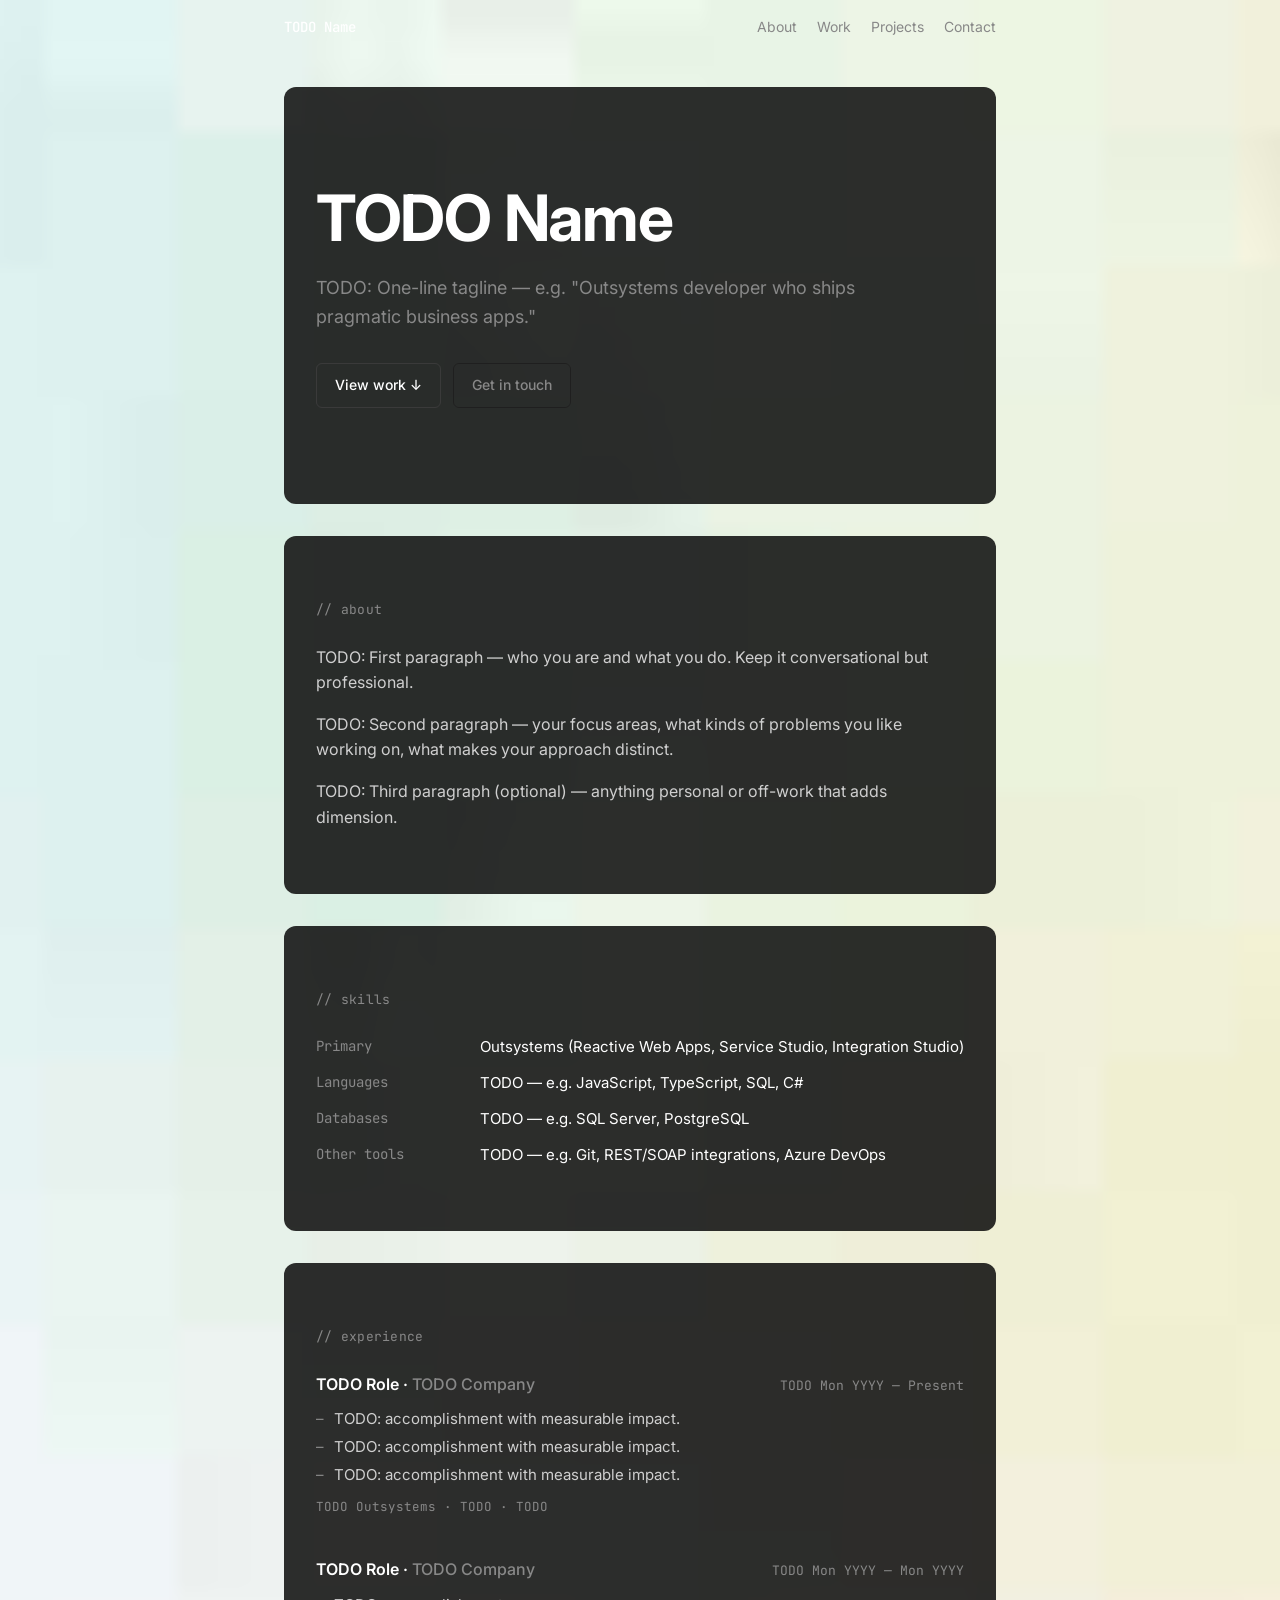
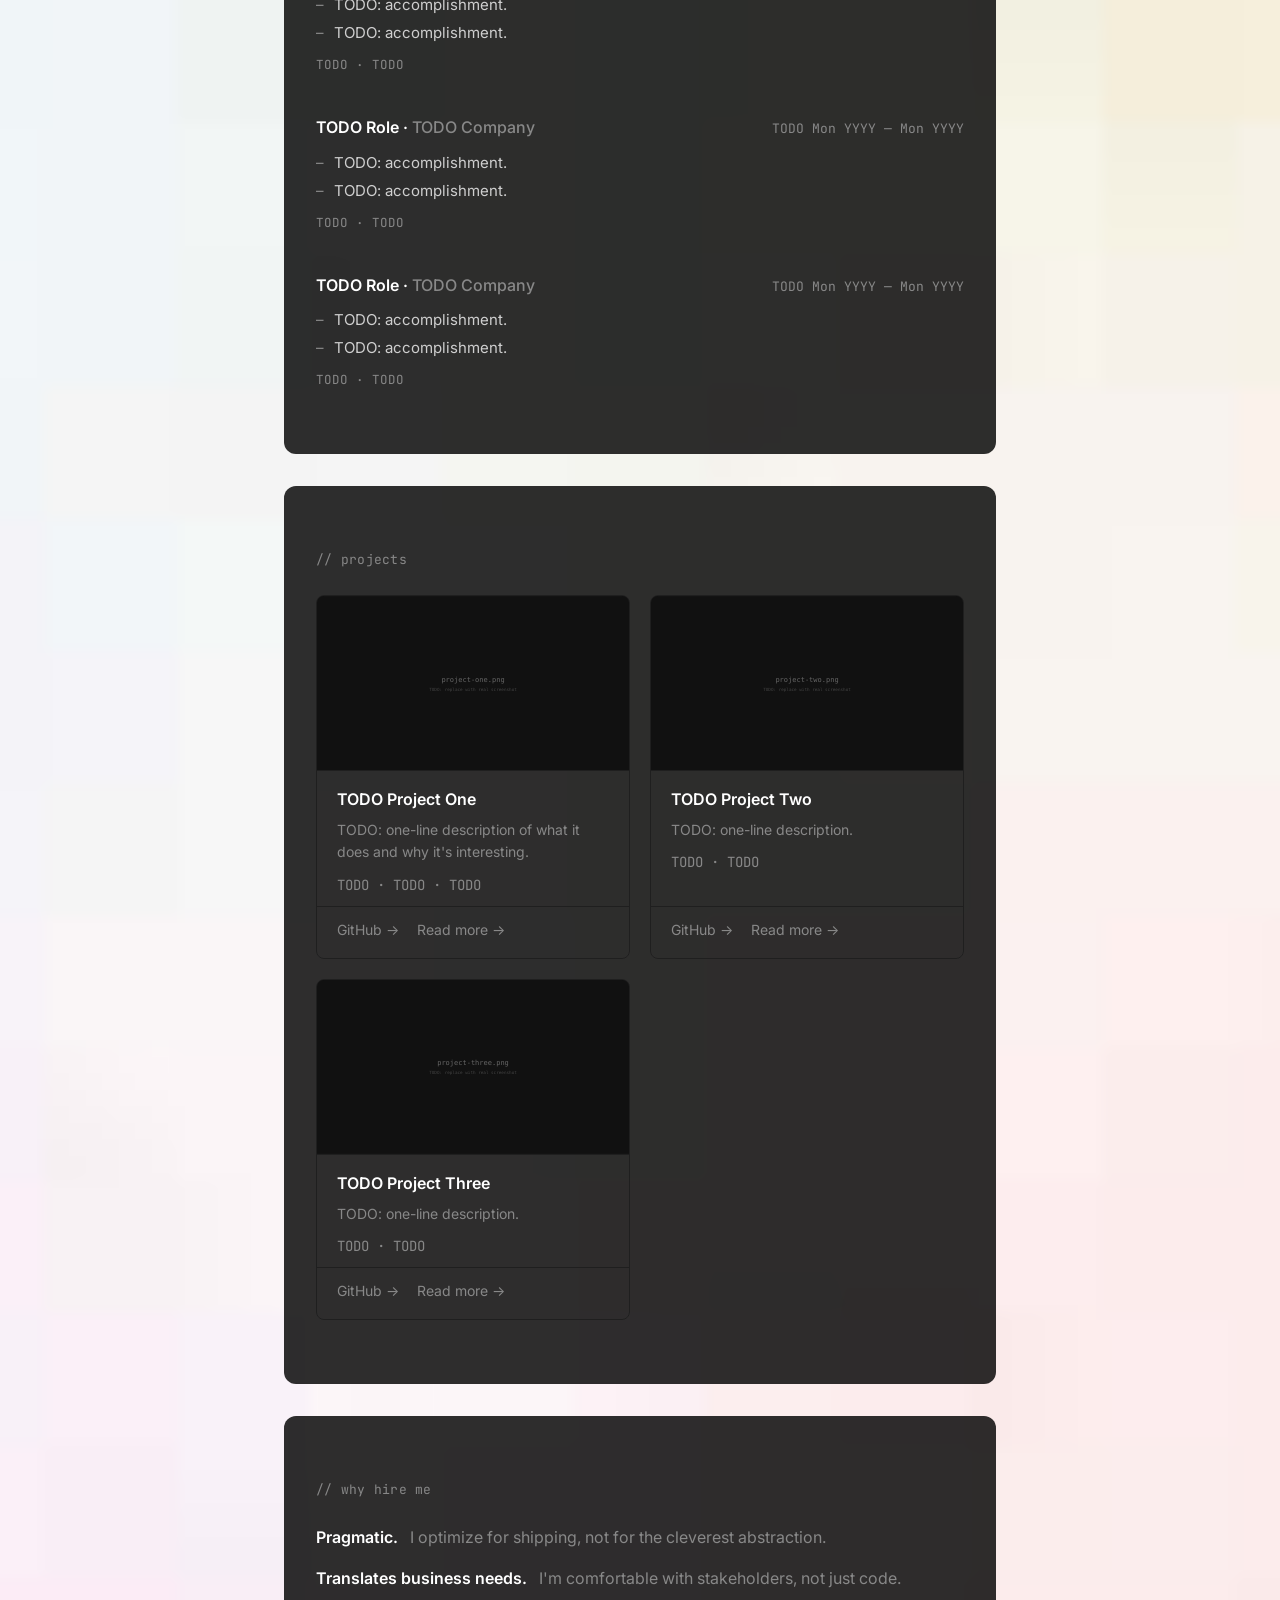
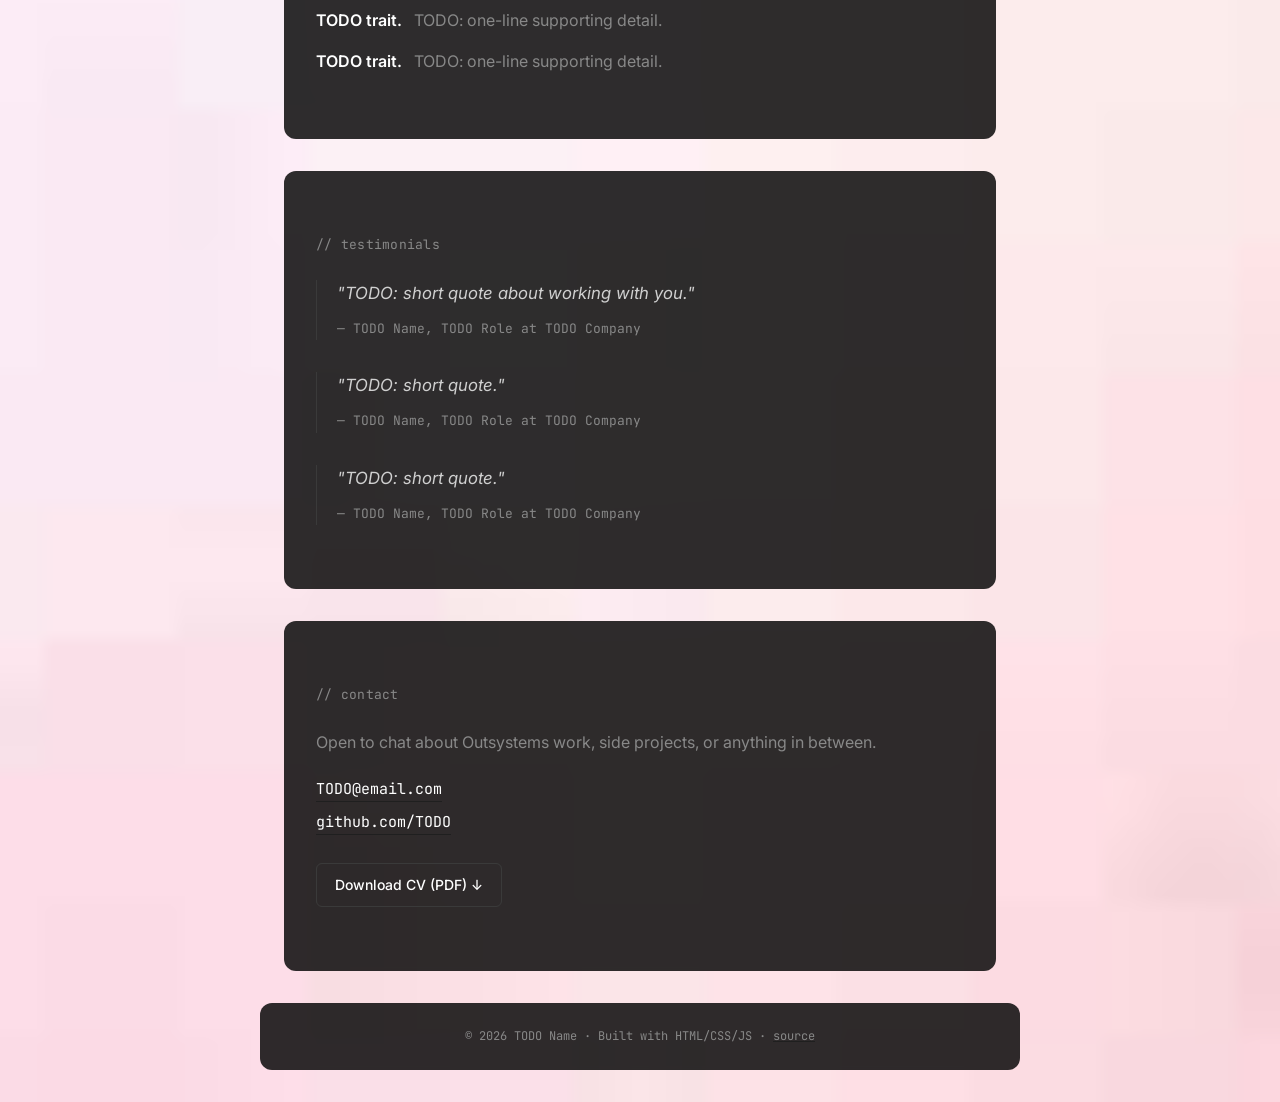
==== index.html @ dbe217b8 "Initial commit: portfolio site scaffold Static HTML/CSS/JS portfolio with dark monochrome cards over" ====
<!DOCTYPE html>
<html lang="en">
<head>
  <meta charset="UTF-8" />
  <meta name="viewport" content="width=device-width, initial-scale=1.0" />
  <title>TODO Name — Portfolio</title>
  <meta name="description" content="TODO: short site description for SEO and social sharing." />
  <link rel="preconnect" href="https://fonts.googleapis.com" />
  <link rel="preconnect" href="https://fonts.gstatic.com" crossorigin />
  <link href="https://fonts.googleapis.com/css2?family=Inter:wght@400;500;600;700&family=JetBrains+Mono:wght@400;500&display=swap" rel="stylesheet" />
  <link rel="stylesheet" href="assets/css/styles.css" />
</head>
<body>
  <header class="site-nav" id="siteNav">
    <div class="nav-inner">
      <a href="#top" class="nav-name">TODO Name</a>
      <nav>
        <a href="#about">About</a>
        <a href="#experience">Work</a>
        <a href="#projects">Projects</a>
        <a href="#contact">Contact</a>
      </nav>
    </div>
  </header>

  <main id="top">
    <!-- Hero -->
    <section class="hero reveal">
      <h1>TODO Name</h1>
      <p class="tagline">TODO: One-line tagline — e.g. "Outsystems developer who ships pragmatic business apps."</p>
      <div class="hero-ctas">
        <a href="#projects" class="btn">View work ↓</a>
        <a href="#contact" class="btn btn-ghost">Get in touch</a>
      </div>
    </section>

    <!-- About -->
    <section id="about" class="reveal">
      <p class="section-label">// about</p>
      <div class="prose">
        <p>TODO: First paragraph — who you are and what you do. Keep it conversational but professional.</p>
        <p>TODO: Second paragraph — your focus areas, what kinds of problems you like working on, what makes your approach distinct.</p>
        <p>TODO: Third paragraph (optional) — anything personal or off-work that adds dimension.</p>
      </div>
    </section>

    <!-- Skills -->
    <section id="skills" class="reveal">
      <p class="section-label">// skills</p>
      <dl class="skills">
        <dt>Primary</dt>
        <dd>Outsystems (Reactive Web Apps, Service Studio, Integration Studio)</dd>

        <dt>Languages</dt>
        <dd>TODO — e.g. JavaScript, TypeScript, SQL, C#</dd>

        <dt>Databases</dt>
        <dd>TODO — e.g. SQL Server, PostgreSQL</dd>

        <dt>Other tools</dt>
        <dd>TODO — e.g. Git, REST/SOAP integrations, Azure DevOps</dd>
      </dl>
    </section>

    <!-- Experience -->
    <section id="experience" class="reveal">
      <p class="section-label">// experience</p>
      <ol class="experience">
        <li>
          <div class="exp-head">
            <h3><span class="role">TODO Role</span> · <span class="company">TODO Company</span></h3>
            <span class="dates">TODO Mon YYYY — Present</span>
          </div>
          <ul class="bullets">
            <li>TODO: accomplishment with measurable impact.</li>
            <li>TODO: accomplishment with measurable impact.</li>
            <li>TODO: accomplishment with measurable impact.</li>
          </ul>
          <p class="tech">TODO Outsystems · TODO · TODO</p>
        </li>

        <li>
          <div class="exp-head">
            <h3><span class="role">TODO Role</span> · <span class="company">TODO Company</span></h3>
            <span class="dates">TODO Mon YYYY — Mon YYYY</span>
          </div>
          <ul class="bullets">
            <li>TODO: accomplishment.</li>
            <li>TODO: accomplishment.</li>
          </ul>
          <p class="tech">TODO · TODO</p>
        </li>

        <li>
          <div class="exp-head">
            <h3><span class="role">TODO Role</span> · <span class="company">TODO Company</span></h3>
            <span class="dates">TODO Mon YYYY — Mon YYYY</span>
          </div>
          <ul class="bullets">
            <li>TODO: accomplishment.</li>
            <li>TODO: accomplishment.</li>
          </ul>
          <p class="tech">TODO · TODO</p>
        </li>

        <li>
          <div class="exp-head">
            <h3><span class="role">TODO Role</span> · <span class="company">TODO Company</span></h3>
            <span class="dates">TODO Mon YYYY — Mon YYYY</span>
          </div>
          <ul class="bullets">
            <li>TODO: accomplishment.</li>
            <li>TODO: accomplishment.</li>
          </ul>
          <p class="tech">TODO · TODO</p>
        </li>
      </ol>
    </section>

    <!-- Projects -->
    <section id="projects" class="reveal">
      <p class="section-label">// projects</p>
      <div class="project-grid">
        <article class="project-card">
          <a href="projects/project-one.html" class="card-link">
            <img src="assets/img/project-one.svg" alt="TODO: screenshot of project one" />
            <h3>TODO Project One</h3>
            <p>TODO: one-line description of what it does and why it's interesting.</p>
            <p class="tech">TODO · TODO · TODO</p>
          </a>
          <div class="card-actions">
            <a href="https://github.com/TODO/project-one" target="_blank" rel="noopener">GitHub →</a>
            <a href="projects/project-one.html">Read more →</a>
          </div>
        </article>

        <article class="project-card">
          <a href="projects/project-two.html" class="card-link">
            <img src="assets/img/project-two.svg" alt="TODO: screenshot of project two" />
            <h3>TODO Project Two</h3>
            <p>TODO: one-line description.</p>
            <p class="tech">TODO · TODO</p>
          </a>
          <div class="card-actions">
            <a href="https://github.com/TODO/project-two" target="_blank" rel="noopener">GitHub →</a>
            <a href="projects/project-two.html">Read more →</a>
          </div>
        </article>

        <article class="project-card">
          <a href="projects/project-three.html" class="card-link">
            <img src="assets/img/project-three.svg" alt="TODO: screenshot of project three" />
            <h3>TODO Project Three</h3>
            <p>TODO: one-line description.</p>
            <p class="tech">TODO · TODO</p>
          </a>
          <div class="card-actions">
            <a href="https://github.com/TODO/project-three" target="_blank" rel="noopener">GitHub →</a>
            <a href="projects/project-three.html">Read more →</a>
          </div>
        </article>
      </div>
    </section>

    <!-- Why hire me -->
    <section id="why" class="reveal">
      <p class="section-label">// why hire me</p>
      <ul class="why-list">
        <li>
          <strong>Pragmatic.</strong>
          <span>I optimize for shipping, not for the cleverest abstraction.</span>
        </li>
        <li>
          <strong>Translates business needs.</strong>
          <span>I'm comfortable with stakeholders, not just code.</span>
        </li>
        <li>
          <strong>TODO trait.</strong>
          <span>TODO: one-line supporting detail.</span>
        </li>
        <li>
          <strong>TODO trait.</strong>
          <span>TODO: one-line supporting detail.</span>
        </li>
      </ul>
    </section>

    <!-- Testimonials -->
    <section id="testimonials" class="reveal">
      <p class="section-label">// testimonials</p>
      <div class="testimonials">
        <blockquote>
          <p>"TODO: short quote about working with you."</p>
          <cite>— TODO Name, TODO Role at TODO Company</cite>
        </blockquote>
        <blockquote>
          <p>"TODO: short quote."</p>
          <cite>— TODO Name, TODO Role at TODO Company</cite>
        </blockquote>
        <blockquote>
          <p>"TODO: short quote."</p>
          <cite>— TODO Name, TODO Role at TODO Company</cite>
        </blockquote>
      </div>
    </section>

    <!-- Contact -->
    <section id="contact" class="reveal">
      <p class="section-label">// contact</p>
      <p class="contact-lead">Open to chat about Outsystems work, side projects, or anything in between.</p>
      <ul class="contact-links">
        <li><a href="mailto:TODO@email.com">TODO@email.com</a></li>
        <li><a href="https://github.com/TODO" target="_blank" rel="noopener">github.com/TODO</a></li>
      </ul>
      <a href="assets/resume.pdf" class="btn" download>Download CV (PDF) ↓</a>
    </section>
  </main>

  <footer>
    <p>© <span id="year"></span> TODO Name · Built with HTML/CSS/JS · <a href="https://github.com/TODO/portfolio" target="_blank" rel="noopener">source</a></p>
  </footer>

  <script src="assets/js/main.js"></script>
</body>
</html>
---- assets/css/styles.css ----
/* ---------- Reset & base ---------- */
*, *::before, *::after { box-sizing: border-box; }
* { margin: 0; padding: 0; }

:root {
  --bg: #0a0a0a;
  --text: #ffffff;
  --muted: #888888;
  --border: #1f1f1f;
  --border-bright: #3a3a3a;
  --max-width: 760px;
  --font-sans: 'Inter', -apple-system, BlinkMacSystemFont, 'Segoe UI', Roboto, sans-serif;
  --font-mono: 'JetBrains Mono', ui-monospace, SFMono-Regular, Menlo, monospace;
}

html { scroll-behavior: smooth; }

body {
  background-color: #ffffff;
  background-image: url('../img/background.jpg');
  background-repeat: no-repeat;
  background-position: center top;
  background-size: cover;
  background-attachment: scroll;
  min-height: 100vh;
  color: var(--text);
  font-family: var(--font-sans);
  font-size: 16px;
  line-height: 1.6;
  -webkit-font-smoothing: antialiased;
  -moz-osx-font-smoothing: grayscale;
}

a {
  color: inherit;
  text-decoration: none;
  transition: opacity 150ms ease, border-color 150ms ease;
}
a:hover { opacity: 0.7; }

img { max-width: 100%; display: block; }

/* ---------- Layout ---------- */
main {
  max-width: var(--max-width);
  margin: 0 auto;
  padding: 0 24px;
}

section {
  padding: 64px 32px;
  background: rgba(10, 10, 10, 0.85);
  border-radius: 12px;
  margin-bottom: 32px;
  backdrop-filter: blur(2px);
  -webkit-backdrop-filter: blur(2px);
}
section:first-of-type { margin-top: 32px; }

@media (max-width: 640px) {
  section { padding: 48px 24px; margin-bottom: 24px; }
  section:first-of-type { margin-top: 24px; }
}

/* ---------- Nav ---------- */
.site-nav {
  position: sticky;
  top: 0;
  z-index: 50;
  background: transparent;
  transition: background 200ms ease, backdrop-filter 200ms ease, border-color 200ms ease;
  border-bottom: 1px solid transparent;
}
.site-nav.scrolled {
  background: rgba(10, 10, 10, 0.75);
  backdrop-filter: saturate(180%) blur(10px);
  -webkit-backdrop-filter: saturate(180%) blur(10px);
  border-bottom-color: var(--border);
}
.nav-inner {
  max-width: var(--max-width);
  margin: 0 auto;
  padding: 16px 24px;
  display: flex;
  align-items: center;
  justify-content: space-between;
  gap: 16px;
}
.nav-name {
  font-family: var(--font-mono);
  font-size: 14px;
  font-weight: 500;
}
.site-nav nav {
  display: flex;
  gap: 20px;
}
.site-nav nav a {
  font-size: 14px;
  color: var(--muted);
}
.site-nav nav a:hover { color: var(--text); opacity: 1; }

@media (max-width: 540px) {
  .site-nav nav { gap: 14px; }
  .site-nav nav a { font-size: 13px; }
}

/* ---------- Hero ---------- */
.hero { padding-top: 96px; padding-bottom: 96px; }
.hero h1 {
  font-size: clamp(2.5rem, 6vw, 4rem);
  font-weight: 700;
  letter-spacing: -0.02em;
  line-height: 1.1;
  margin-bottom: 20px;
}
.hero .tagline {
  font-size: 1.125rem;
  color: var(--muted);
  max-width: 560px;
  margin-bottom: 32px;
}
.hero-ctas { display: flex; gap: 12px; flex-wrap: wrap; }

/* ---------- Buttons ---------- */
.btn {
  display: inline-block;
  padding: 10px 18px;
  border: 1px solid var(--border-bright);
  border-radius: 6px;
  font-size: 14px;
  font-weight: 500;
  color: var(--text);
  background: transparent;
  transition: border-color 150ms ease, background 150ms ease;
}
.btn:hover { border-color: var(--text); opacity: 1; }
.btn-ghost { border-color: var(--border); color: var(--muted); }
.btn-ghost:hover { color: var(--text); border-color: var(--border-bright); }

/* ---------- Section labels ---------- */
.section-label {
  font-family: var(--font-mono);
  font-size: 13px;
  color: var(--muted);
  margin-bottom: 24px;
  letter-spacing: 0.02em;
}

/* ---------- About ---------- */
.prose p + p { margin-top: 16px; }
.prose p { color: #cfcfcf; }

/* ---------- Skills ---------- */
.skills {
  display: grid;
  grid-template-columns: 140px 1fr;
  gap: 12px 24px;
}
.skills dt {
  font-family: var(--font-mono);
  font-size: 14px;
  color: var(--muted);
}
.skills dd {
  font-size: 15px;
  color: var(--text);
}
@media (max-width: 540px) {
  .skills { grid-template-columns: 1fr; gap: 4px 0; }
  .skills dd { margin-bottom: 12px; }
}

/* ---------- Experience ---------- */
.experience { list-style: none; display: flex; flex-direction: column; gap: 40px; }
.exp-head {
  display: flex;
  align-items: baseline;
  justify-content: space-between;
  gap: 16px;
  flex-wrap: wrap;
  margin-bottom: 10px;
}
.exp-head h3 {
  font-size: 1rem;
  font-weight: 600;
}
.exp-head .role { color: var(--text); }
.exp-head .company { color: var(--muted); font-weight: 500; }
.exp-head .dates {
  font-family: var(--font-mono);
  font-size: 13px;
  color: var(--muted);
}
.bullets { list-style: none; padding-left: 0; }
.bullets li {
  position: relative;
  padding-left: 18px;
  color: #cfcfcf;
  font-size: 15px;
  margin-bottom: 4px;
}
.bullets li::before {
  content: '–';
  position: absolute;
  left: 0;
  color: var(--muted);
}
.tech {
  font-family: var(--font-mono);
  font-size: 12.5px;
  color: var(--muted);
  margin-top: 10px;
}

/* ---------- Projects ---------- */
.project-grid {
  display: grid;
  grid-template-columns: repeat(2, 1fr);
  gap: 20px;
}
@media (max-width: 640px) {
  .project-grid { grid-template-columns: 1fr; }
}
.project-card {
  border: 1px solid var(--border);
  border-radius: 8px;
  overflow: hidden;
  display: flex;
  flex-direction: column;
  transition: border-color 150ms ease, transform 150ms ease;
}
.project-card:hover { border-color: var(--border-bright); transform: translateY(-2px); }
.card-link { display: block; padding: 0; }
.project-card img {
  width: 100%;
  aspect-ratio: 16 / 9;
  object-fit: cover;
  background: #111;
  border-bottom: 1px solid var(--border);
}
.project-card h3 {
  font-size: 1rem;
  font-weight: 600;
  margin: 16px 20px 6px;
}
.project-card .card-link > p {
  color: var(--muted);
  font-size: 14px;
  margin: 0 20px 10px;
}
.project-card .tech { margin: 0 20px 16px; }
.card-actions {
  margin-top: auto;
  padding: 12px 20px 16px;
  display: flex;
  gap: 18px;
  font-size: 14px;
  border-top: 1px solid var(--border);
}
.card-actions a { color: var(--muted); }
.card-actions a:hover { color: var(--text); opacity: 1; }

/* ---------- Why hire me ---------- */
.why-list { list-style: none; display: flex; flex-direction: column; gap: 16px; }
.why-list li {
  display: flex;
  gap: 12px;
  align-items: baseline;
  flex-wrap: wrap;
}
.why-list strong { color: var(--text); font-weight: 600; }
.why-list span { color: var(--muted); }

/* ---------- Testimonials ---------- */
.testimonials { display: flex; flex-direction: column; gap: 32px; }
.testimonials blockquote {
  border-left: 1px solid var(--border-bright);
  padding-left: 20px;
}
.testimonials blockquote p {
  font-size: 1.05rem;
  color: #d0d0d0;
  margin-bottom: 8px;
  font-style: italic;
}
.testimonials cite {
  font-family: var(--font-mono);
  font-size: 13px;
  color: var(--muted);
  font-style: normal;
}

/* ---------- Contact ---------- */
.contact-lead { color: var(--muted); margin-bottom: 20px; }
.contact-links {
  list-style: none;
  display: flex;
  flex-direction: column;
  gap: 8px;
  margin-bottom: 28px;
}
.contact-links a {
  font-family: var(--font-mono);
  font-size: 15px;
  border-bottom: 1px solid var(--border);
  padding-bottom: 2px;
}
.contact-links a:hover { border-bottom-color: var(--text); opacity: 1; }

/* ---------- Footer ---------- */
footer {
  max-width: var(--max-width);
  width: calc(100% - 48px);
  box-sizing: border-box;
  margin: 0 auto 32px;
  padding: 24px 32px;
  background: rgba(10, 10, 10, 0.85);
  border-radius: 12px;
  backdrop-filter: blur(2px);
  -webkit-backdrop-filter: blur(2px);
  text-align: center;
  font-family: var(--font-mono);
  font-size: 12px;
  color: var(--muted);
}
footer a { text-decoration: underline; text-decoration-color: var(--border); }
footer a:hover { text-decoration-color: var(--muted); opacity: 1; }

/* ---------- Reveal animation ---------- */
.reveal {
  opacity: 0;
  transform: translateY(12px);
  transition: opacity 600ms ease, transform 600ms ease;
}
.reveal.is-visible {
  opacity: 1;
  transform: translateY(0);
}
@media (prefers-reduced-motion: reduce) {
  html { scroll-behavior: auto; }
  .reveal { opacity: 1; transform: none; transition: none; }
  .project-card { transition: none; }
}

/* ---------- Focus styles ---------- */
a:focus-visible, .btn:focus-visible {
  outline: 2px solid var(--text);
  outline-offset: 3px;
  border-radius: 4px;
}

/* ---------- Project detail page ---------- */
.project-detail {
  max-width: var(--max-width);
  width: calc(100% - 48px);
  box-sizing: border-box;
  margin: 32px auto;
  padding: 64px 32px;
  background: rgba(10, 10, 10, 0.85);
  border-radius: 12px;
  backdrop-filter: blur(2px);
  -webkit-backdrop-filter: blur(2px);
}
@media (max-width: 640px) {
  .project-detail { padding: 48px 24px; margin: 16px auto; }
}
.project-detail .back {
  font-family: var(--font-mono);
  font-size: 13px;
  color: var(--muted);
  display: inline-block;
  margin-bottom: 32px;
}
.project-detail .back:hover { color: var(--text); opacity: 1; }
.project-detail h1 {
  font-size: clamp(2rem, 5vw, 3rem);
  letter-spacing: -0.02em;
  margin-bottom: 12px;
}
.project-detail .lead {
  color: var(--muted);
  font-size: 1.05rem;
  margin-bottom: 32px;
}
.project-detail img { border-radius: 8px; border: 1px solid var(--border); margin: 32px 0; }
.project-detail h2 {
  font-family: var(--font-mono);
  font-size: 14px;
  color: var(--muted);
  margin-top: 32px;
  margin-bottom: 12px;
  text-transform: lowercase;
}
.project-detail h2::before { content: '// '; }
.project-detail p { color: #cfcfcf; margin-bottom: 14px; }
.project-detail .meta {
  display: flex;
  gap: 20px;
  flex-wrap: wrap;
  font-family: var(--font-mono);
  font-size: 13px;
  margin-top: 32px;
  padding-top: 24px;
  border-top: 1px solid var(--border);
}
.project-detail .meta a { color: var(--text); border-bottom: 1px solid var(--border-bright); padding-bottom: 1px; }
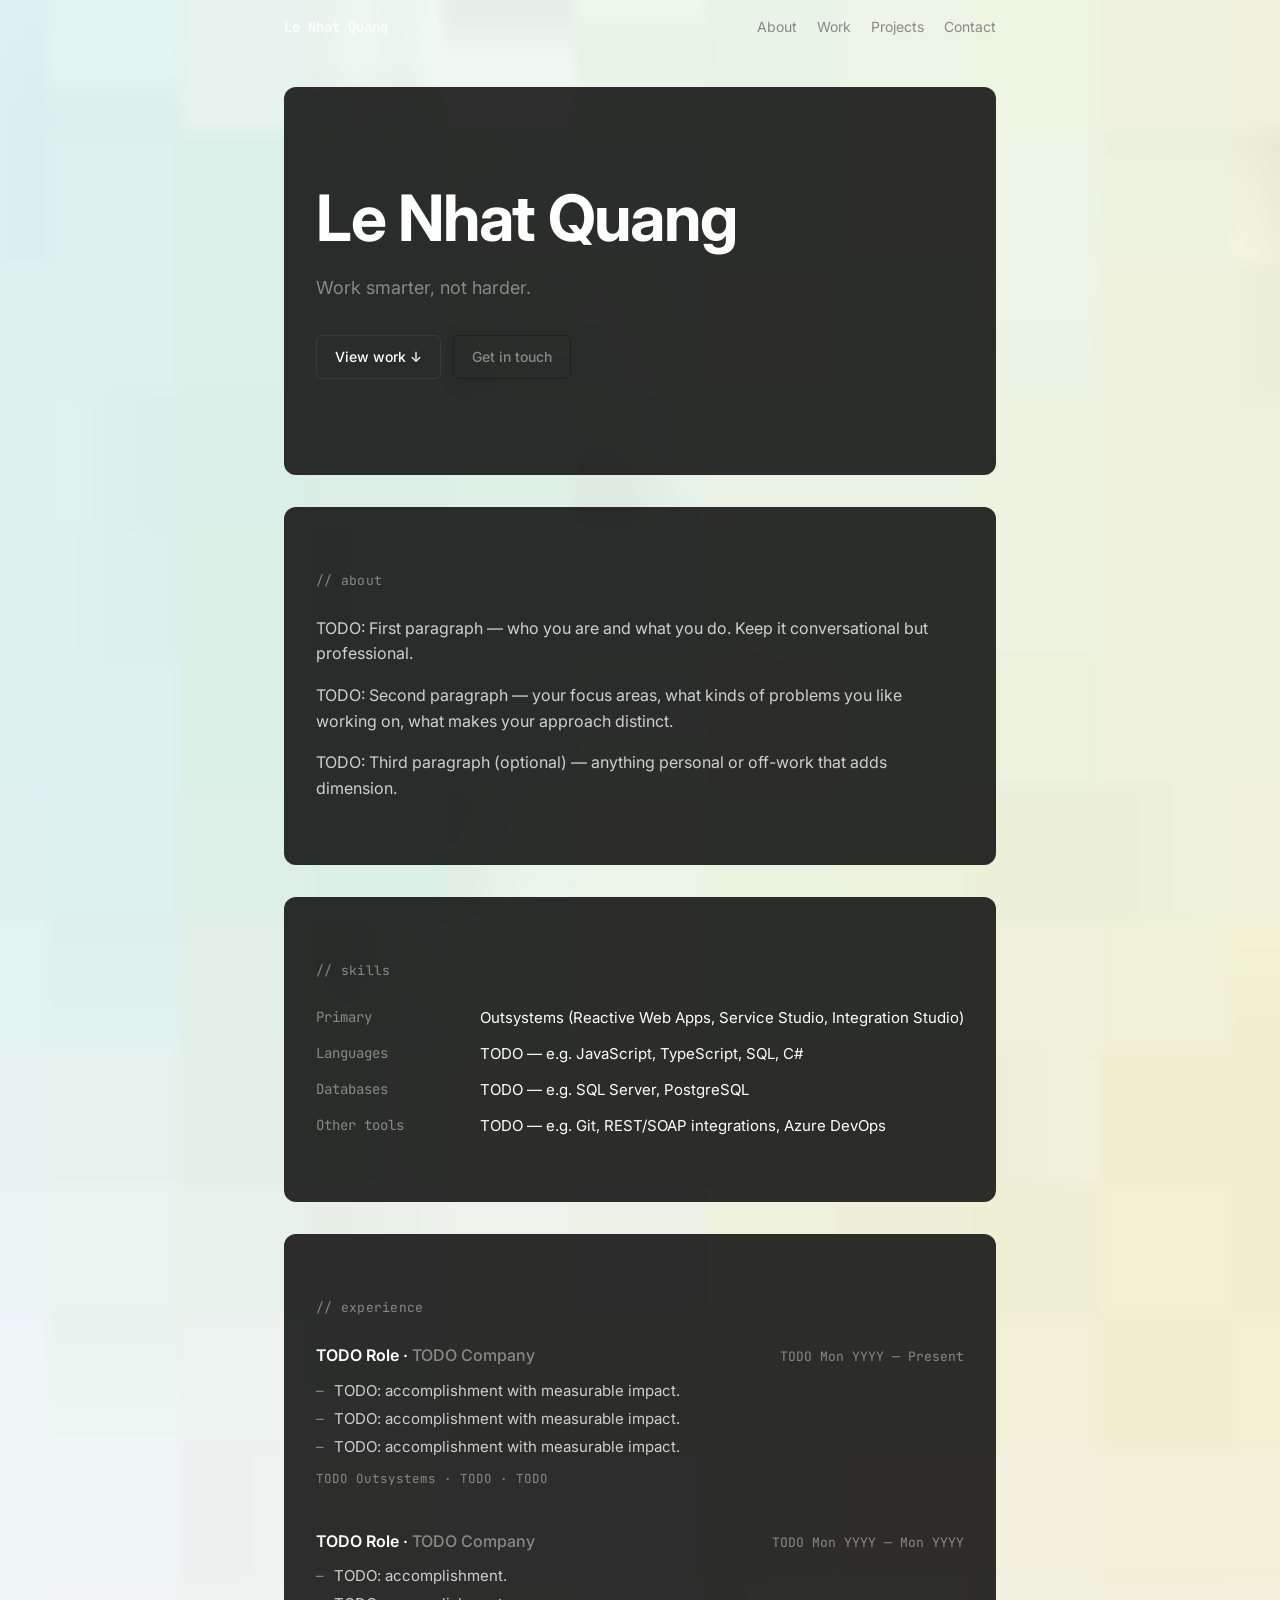
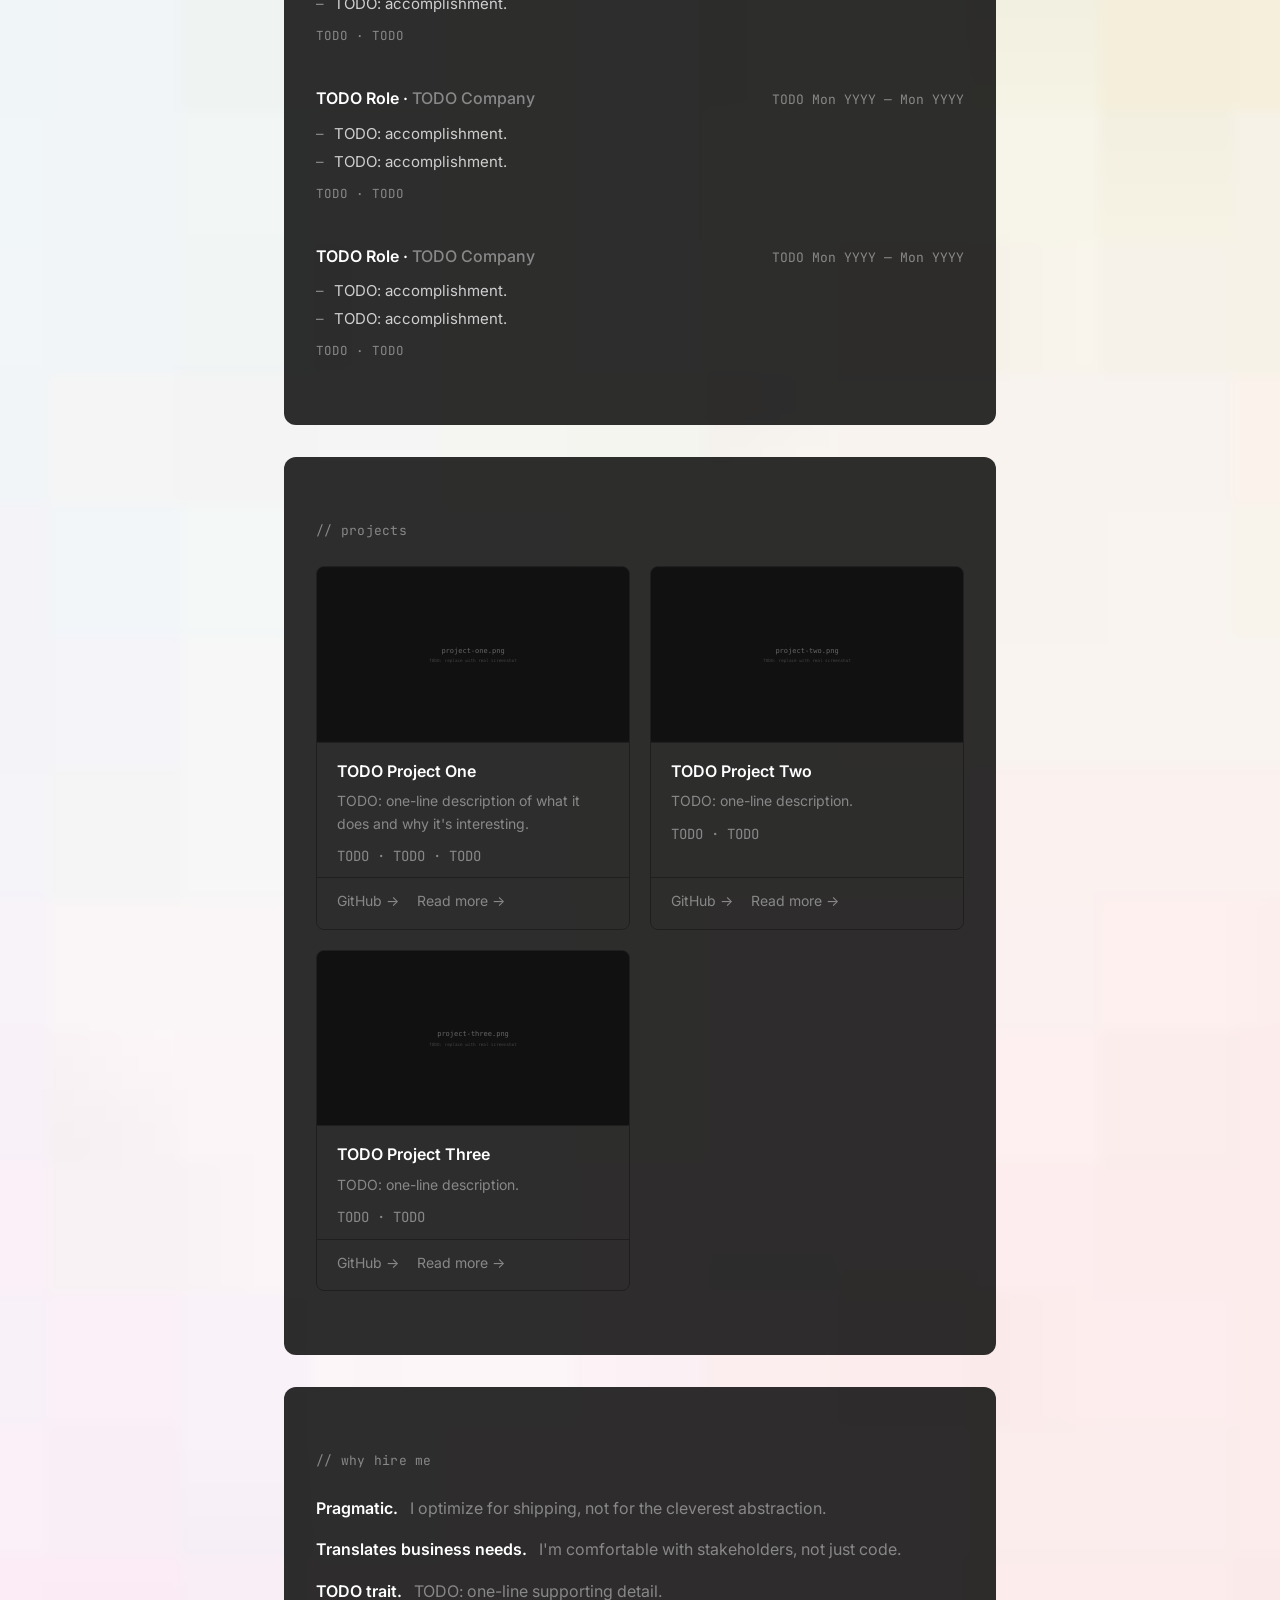
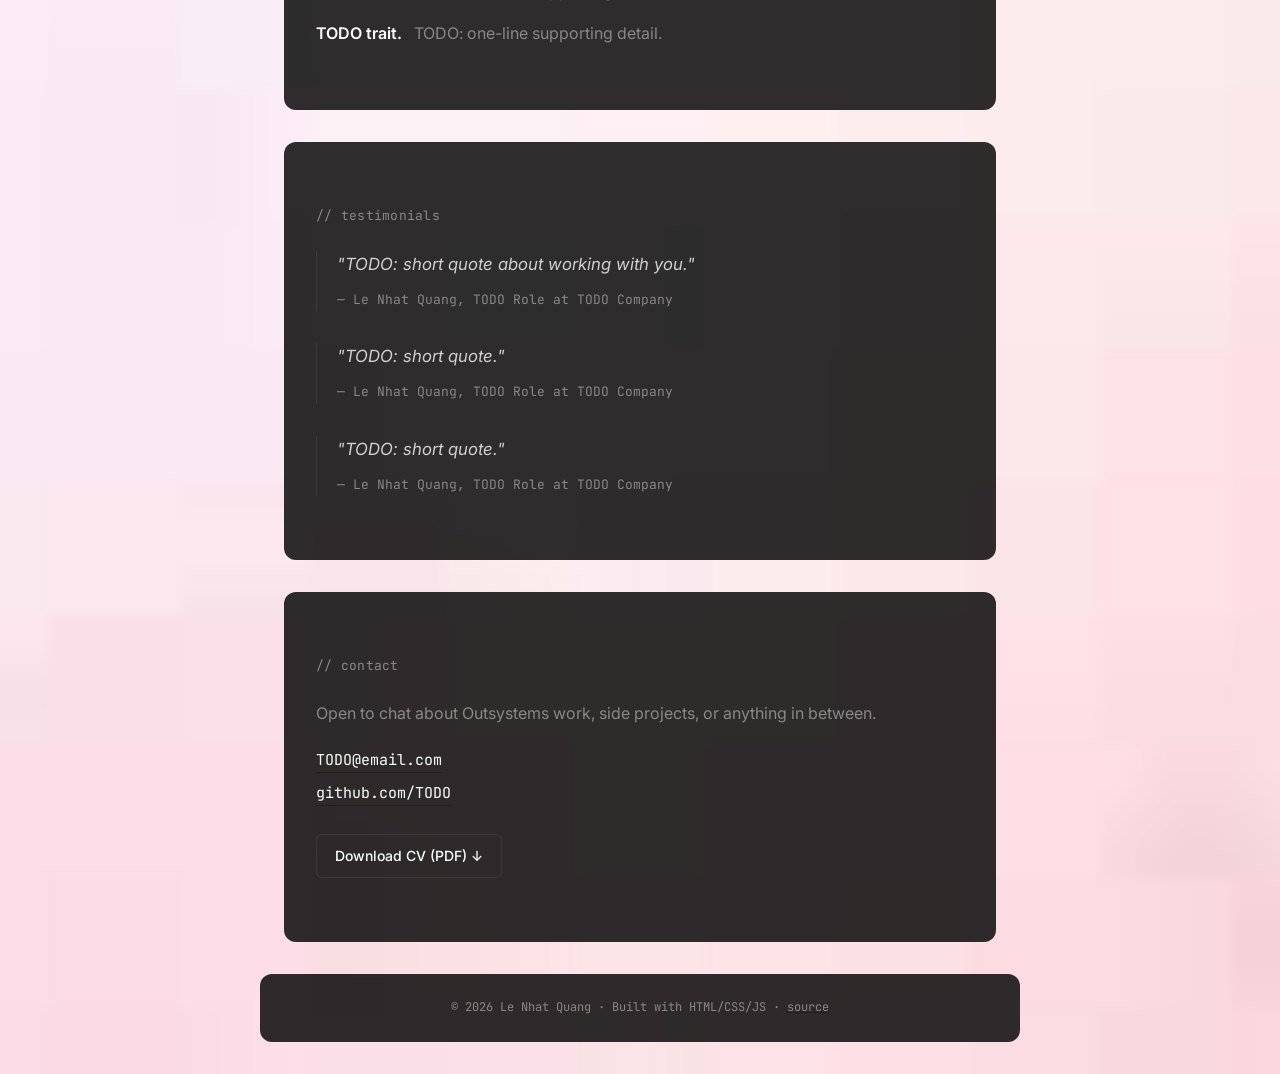
==== commit 685080c6: "Fill in name and tagline from updated SPEC Replace "TODO Name" placeholders with "Le Nhat Quang" acr" ====
--- a/index.html
+++ b/index.html
@@ -3,7 +3,7 @@
 <head>
   <meta charset="UTF-8" />
   <meta name="viewport" content="width=device-width, initial-scale=1.0" />
-  <title>TODO Name — Portfolio</title>
+  <title>Le Nhat Quang — Portfolio</title>
   <meta name="description" content="TODO: short site description for SEO and social sharing." />
   <link rel="preconnect" href="https://fonts.googleapis.com" />
   <link rel="preconnect" href="https://fonts.gstatic.com" crossorigin />
@@ -13,7 +13,7 @@
 <body>
   <header class="site-nav" id="siteNav">
     <div class="nav-inner">
-      <a href="#top" class="nav-name">TODO Name</a>
+      <a href="#top" class="nav-name">Le Nhat Quang</a>
       <nav>
         <a href="#about">About</a>
         <a href="#experience">Work</a>
@@ -26,8 +26,8 @@
   <main id="top">
     <!-- Hero -->
     <section class="hero reveal">
-      <h1>TODO Name</h1>
-      <p class="tagline">TODO: One-line tagline — e.g. "Outsystems developer who ships pragmatic business apps."</p>
+      <h1>Le Nhat Quang</h1>
+      <p class="tagline">Work smarter, not harder.</p>
       <div class="hero-ctas">
         <a href="#projects" class="btn">View work ↓</a>
         <a href="#contact" class="btn btn-ghost">Get in touch</a>
@@ -191,15 +191,15 @@
       <div class="testimonials">
         <blockquote>
           <p>"TODO: short quote about working with you."</p>
-          <cite>— TODO Name, TODO Role at TODO Company</cite>
+          <cite>— Le Nhat Quang, TODO Role at TODO Company</cite>
         </blockquote>
         <blockquote>
           <p>"TODO: short quote."</p>
-          <cite>— TODO Name, TODO Role at TODO Company</cite>
+          <cite>— Le Nhat Quang, TODO Role at TODO Company</cite>
         </blockquote>
         <blockquote>
           <p>"TODO: short quote."</p>
-          <cite>— TODO Name, TODO Role at TODO Company</cite>
+          <cite>— Le Nhat Quang, TODO Role at TODO Company</cite>
         </blockquote>
       </div>
     </section>
@@ -217,7 +217,7 @@
   </main>
 
   <footer>
-    <p>© <span id="year"></span> TODO Name · Built with HTML/CSS/JS · <a href="https://github.com/TODO/portfolio" target="_blank" rel="noopener">source</a></p>
+    <p>© <span id="year"></span> Le Nhat Quang · Built with HTML/CSS/JS · <a href="https://github.com/TODO/portfolio" target="_blank" rel="noopener">source</a></p>
   </footer>
 
   <script src="assets/js/main.js"></script>
